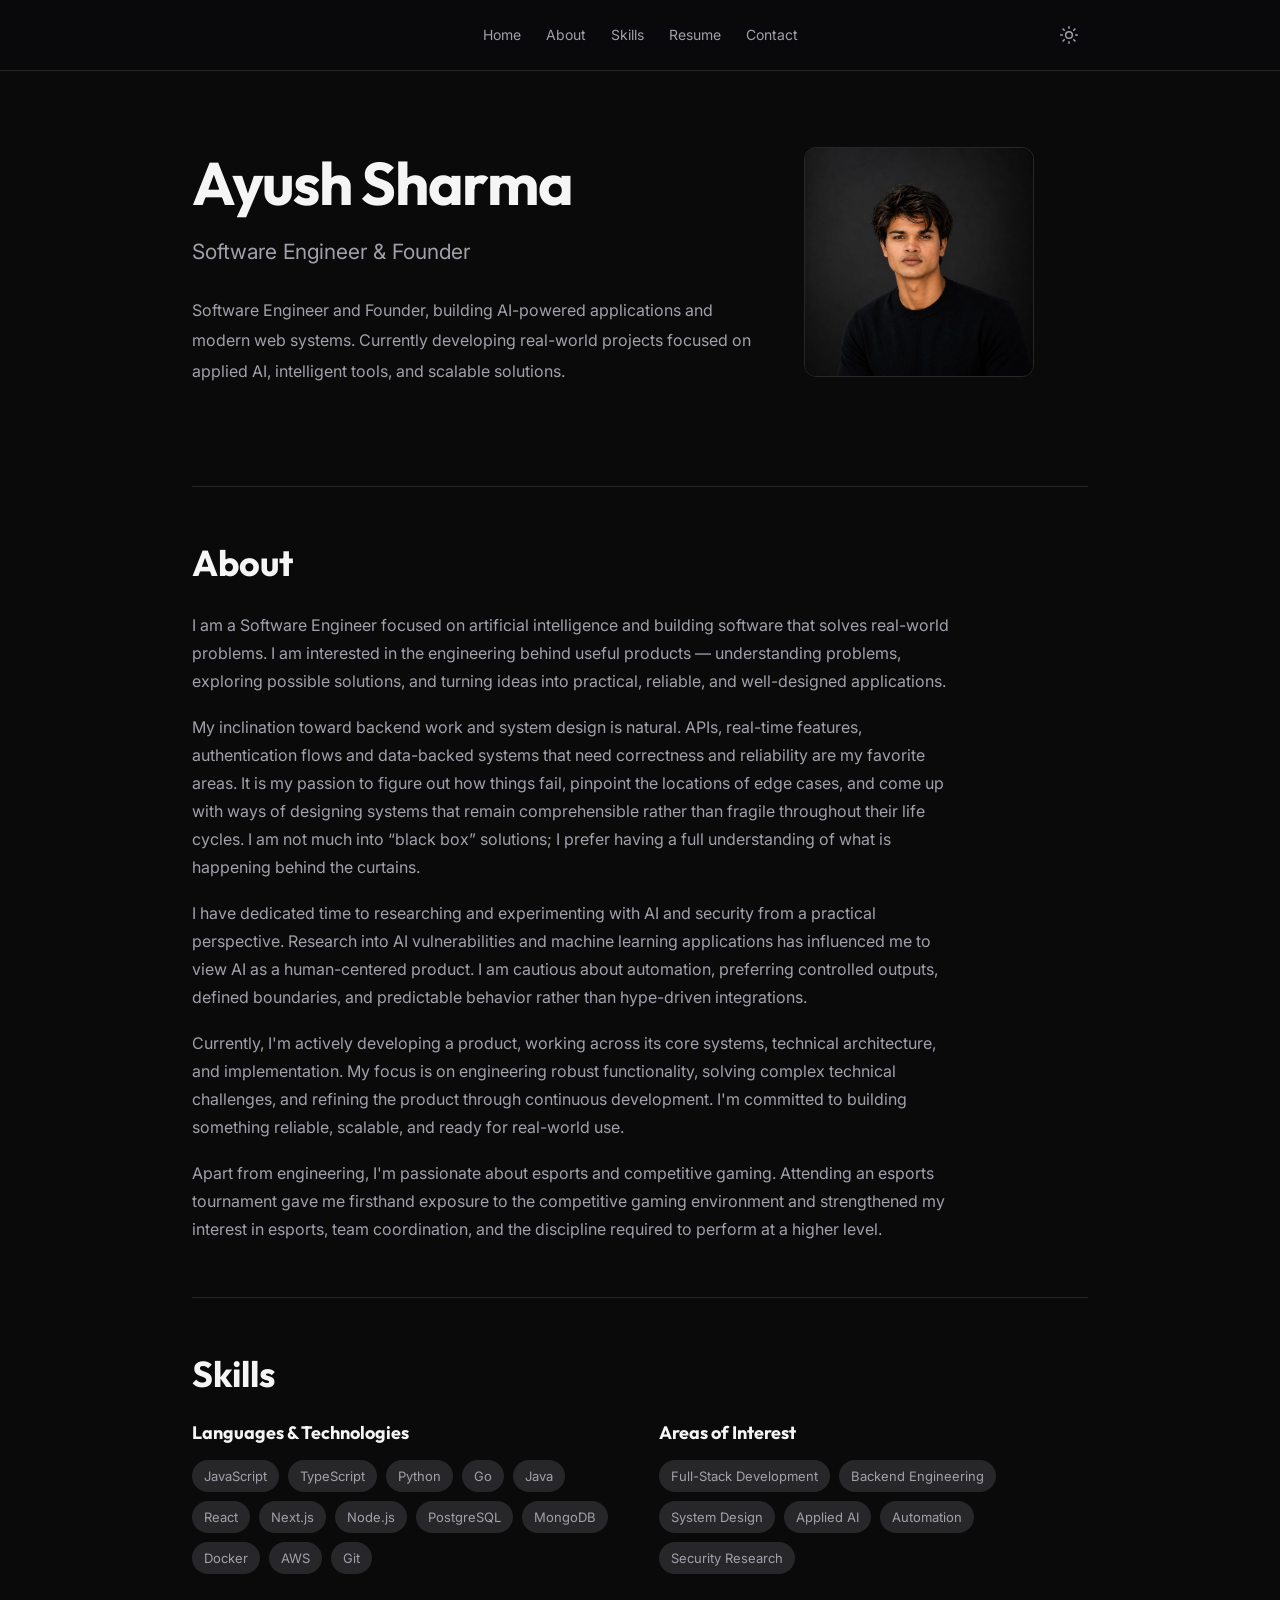
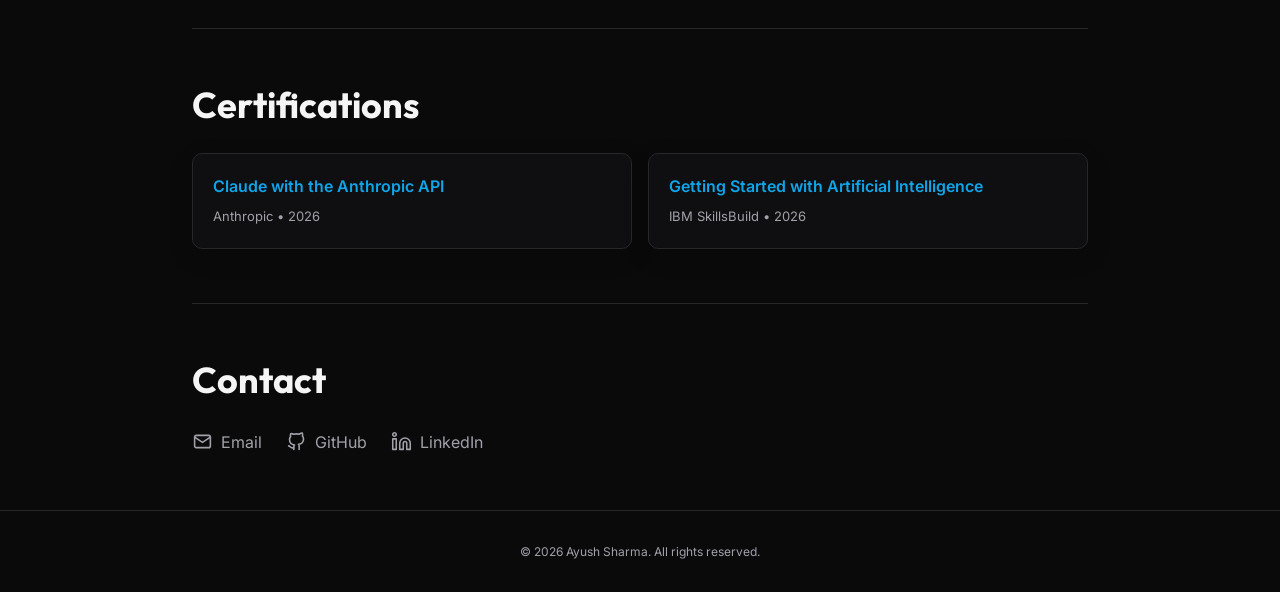
==== static/index.html @ fb280abd "fix: correct static paths and add resume route" ====
<!DOCTYPE html>
<html lang="en" data-theme="dark">
<head>
  <meta charset="UTF-8">
  <meta name="viewport" content="width=device-width, initial-scale=1">
  <title>Ayush Sharma — Software Engineer &amp; Founder</title>
  <meta name="description" content="Ayush Sharma is a software engineer focused on AI, full-stack development, backend systems, and building practical software products.">
  <meta name="author" content="Ayush Sharma">
  <meta name="robots" content="index, follow">
  <link rel="canonical" href="https://ayushsharma.onrender.com">
  <meta property="og:title" content="Ayush Sharma — Software Engineer &amp; Founder">
  <meta property="og:description" content="Software engineer focused on AI, full-stack development, backend systems, and practical software products.">
  <meta property="og:url" content="https://ayushsharma.onrender.com">
  <meta property="og:type" content="website">
  <meta name="twitter:card" content="summary_large_image">
  <link rel="icon" href="/static/ayush.jpeg">
  <link rel="preconnect" href="https://fonts.googleapis.com">
  <link rel="preconnect" href="https://fonts.gstatic.com" crossorigin>
  <link href="https://fonts.googleapis.com/css2?family=Inter:wght@400;500;600;700&family=Outfit:wght@600;700&display=swap" rel="stylesheet">

  <style>
    :root {
      color-scheme: dark;
      --bg: #0a0a0b;
      --surface: #0f0f11;
      --text: #f5f5f5;
      --muted: #a1a1aa;
      --line: #27272a;
      --pill: #27272a;
      --accent: #0ea5e9;
      --nav-bg: rgba(10, 10, 12, 0.82);
      --shadow: rgba(0, 0, 0, 0.15);
    }

    :root[data-theme="light"] {
      color-scheme: light;
      --bg: #ffffff;
      --surface: #ffffff;
      --text: #111113;
      --muted: #62626b;
      --line: #e4e4e7;
      --pill: #f0f0f2;
      --accent: #087fb5;
      --nav-bg: rgba(255, 255, 255, 0.86);
      --shadow: rgba(0, 0, 0, 0.04);
    }

    * {
      box-sizing: border-box;
    }

    html {
      scroll-behavior: smooth;
      scroll-padding-top: 92px;
    }

    body {
      margin: 0;
      background: var(--bg);
      color: var(--text);
      font-family: Inter, system-ui, sans-serif;
      font-size: 16px;
      line-height: 1.75;
      transition: background-color 0.3s ease, color 0.3s ease;
    }

    a {
      color: var(--accent);
      text-decoration: none;
    }

    a:hover {
      opacity: 0.82;
    }

    button {
      font: inherit;
    }

    button:focus-visible,
    a:focus-visible {
      outline: 2px solid var(--accent);
      outline-offset: 4px;
    }

    .site-shell {
      min-height: 100vh;
      display: flex;
      flex-direction: column;
    }

    .container {
      width: min(100% - 48px, 896px);
      margin-inline: auto;
    }

    .navbar {
      position: sticky;
      top: 0;
      z-index: 50;
      background: var(--nav-bg);
      backdrop-filter: blur(12px);
      -webkit-backdrop-filter: blur(12px);
      border-bottom: 1px solid var(--line);
      transition: background-color 0.3s ease, border-color 0.3s ease;
    }

    .nav-inner {
      position: relative;
      width: min(100% - 48px, 896px);
      min-height: 70px;
      margin-inline: auto;
      display: flex;
      align-items: center;
      justify-content: space-between;
      gap: 24px;
    }

    .brand {
      color: var(--text);
      font-family: Outfit, Inter, sans-serif;
      font-size: 20px;
      font-weight: 700;
      white-space: nowrap;
    }

    .nav-actions {
      display: flex;
      align-items: center;
      gap: 12px;
      margin-left: auto;
      position: relative;
      z-index: 2;
    }

    .nav-links {
      position: absolute;
      left: 50%;
      transform: translateX(-50%);
      display: flex;
      align-items: center;
      gap: 25px;
      white-space: nowrap;
    }

    .nav-links a {
      color: var(--muted);
      font-size: 14px;
      transition: color 0.2s ease;
    }

    .nav-links a:hover {
      color: var(--text);
    }

    .icon-button {
      display: inline-flex;
      align-items: center;
      justify-content: center;
      width: 38px;
      height: 38px;
      padding: 8px;
      color: var(--muted);
      background: transparent;
      border: 0;
      border-radius: 8px;
      cursor: pointer;
      transition: color 0.2s ease, background 0.2s ease;
    }

    .icon-button:hover {
      color: var(--text);
      background: var(--pill);
    }

    .icon-button svg {
      display: block;
      width: 20px;
      height: 20px;
      fill: none;
      stroke: currentColor;
      stroke-width: 1.8;
      stroke-linecap: round;
      stroke-linejoin: round;
      flex-shrink: 0;
    }

    .menu-toggle {
      display: none;
    }

    .mobile-nav {
      display: none;
    }

    main {
      flex: 1;
    }

    section {
      scroll-margin-top: 90px;
    }

    .hero {
      display: grid;
      grid-template-columns: minmax(0, 2fr) minmax(180px, 1fr);
      gap: 44px;
      align-items: start;
      padding: 76px 0 84px;
    }

    h1,
    h2,
    h3 {
      font-family: Outfit, Inter, sans-serif;
      line-height: 1.22;
    }

    h1 {
      margin: 0;
      font-size: clamp(40px, 6.5vw, 60px);
      letter-spacing: -1.3px;
      font-weight: 700;
    }

    .role {
      margin: 14px 0 24px;
      color: var(--muted);
      font-size: 21px;
    }

    .hero-copy {
      max-width: 620px;
      color: var(--muted);
      line-height: 1.9;
    }

    .hero-image img {
      display: block;
      width: 100%;
      max-width: 230px;
      aspect-ratio: 1;
      object-fit: cover;
      border-radius: 12px;
      border: 1px solid var(--line);
      background: var(--pill);
    }

    .section {
      padding: 54px 0;
      border-top: 1px solid var(--line);
      transition: border-color 0.3s ease;
    }

    .section-title {
      margin: 0 0 26px;
      font-size: clamp(28px, 4vw, 36px);
    }

    .section-content {
      max-width: 760px;
      color: var(--muted);
    }

    .section-content p {
      margin: 0 0 18px;
    }

    .section-content p:last-child {
      margin-bottom: 0;
    }

    .skills-grid {
      display: grid;
      grid-template-columns: 1fr 1fr;
      gap: 38px;
    }

    .skill-group h3 {
      margin: 0 0 16px;
      font-size: 18px;
    }

    .pills {
      display: flex;
      flex-wrap: wrap;
      gap: 9px;
    }

    .pills span {
      display: inline-block;
      padding: 5px 12px;
      border-radius: 999px;
      background: var(--pill);
      color: var(--muted);
      font-size: 13px;
      line-height: 1.7;
      transition: background-color 0.3s ease, color 0.3s ease;
    }

    .card-grid {
      display: grid;
      grid-template-columns: repeat(2, minmax(0, 1fr));
      gap: 16px;
    }

    .card {
      display: block;
      min-width: 0;
      padding: 20px;
      background: var(--surface);
      border: 1px solid var(--line);
      border-radius: 10px;
      box-shadow: 0 8px 24px var(--shadow);
      transition: border-color 0.2s ease, background-color 0.3s ease, transform 0.2s ease;
    }

    .card:hover {
      border-color: var(--accent);
      transform: translateY(-2px);
    }

    .card-title {
      display: block;
      color: var(--accent);
      font-weight: 600;
      line-height: 1.5;
    }

    .card-meta {
      display: block;
      margin-top: 7px;
      color: var(--muted);
      font-size: 13px;
    }

    .contact-links {
      display: flex;
      gap: 24px;
      align-items: center;
      flex-wrap: wrap;
    }

    .contact-links a {
      display: inline-flex;
      align-items: center;
      gap: 8px;
      color: var(--muted);
    }

    .contact-links a:hover {
      color: var(--accent);
    }

    .contact-links svg {
      width: 21px;
      height: 21px;
      fill: none;
      stroke: currentColor;
      stroke-width: 1.8;
      stroke-linecap: round;
      stroke-linejoin: round;
    }

    .footer {
      margin-top: auto;
      padding: 30px 24px;
      border-top: 1px solid var(--line);
      text-align: center;
    }

    .footer p {
      color: var(--muted);
      font-size: 12px;
      margin: 0;
    }

    @media (max-width: 760px) {
      .container,
      .nav-inner {
        width: min(100% - 36px, 896px);
      }

      .nav-inner {
        min-height: 64px;
      }

      .nav-links {
        display: none;
      }

      .menu-toggle {
        display: inline-flex;
      }

      .mobile-nav {
        display: none;
        padding: 8px 18px 18px;
        background: var(--nav-bg);
        border-top: 1px solid var(--line);
      }

      .mobile-nav.open {
        display: flex;
        flex-direction: column;
      }

      .mobile-nav a {
        padding: 10px 0;
        color: var(--muted);
      }

      .hero {
        grid-template-columns: 1fr;
        gap: 26px;
        padding: 48px 0 56px;
      }

      .hero-image {
        order: -1;
      }

      .hero-image img {
        max-width: 180px;
      }

      .section {
        padding: 42px 0;
      }

      .skills-grid {
        grid-template-columns: 1fr;
        gap: 30px;
      }

      .card-grid {
        grid-template-columns: 1fr;
      }
    }

    @media (prefers-reduced-motion: reduce) {
      *,
      *::before,
      *::after {
        scroll-behavior: auto !important;
        transition-duration: 0.01ms !important;
      }
    }
  </style>
</head>

<body>
  <div class="site-shell">

    <header class="navbar">
      <div class="nav-inner">

        <nav class="nav-links" aria-label="Main navigation">
          <a href="/#home">Home</a>
          <a href="/#about">About</a>
          <a href="/#skills">Skills</a>
          <a href="/resume">Resume</a>
          <a href="/#contact">Contact</a>
        </nav>

        <div class="nav-actions">
          <button
            id="themeToggle"
            class="icon-button"
            type="button"
            aria-label="Switch to light theme"
            title="Switch theme"
          >
            <svg viewBox="0 0 24 24" aria-hidden="true">
              <circle cx="12" cy="12" r="4"></circle>
              <path d="M12 2v2M12 20v2M4.93 4.93l1.41 1.41M17.66 17.66l1.41 1.41M2 12h2M20 12h2M6.34 17.66l-1.41 1.41M19.07 4.93l-1.41 1.41"></path>
            </svg>
          </button>

          <button
            id="menuToggle"
            class="icon-button menu-toggle"
            type="button"
            aria-label="Open menu"
            aria-expanded="false"
          >
            <svg viewBox="0 0 24 24" aria-hidden="true">
              <path d="M4 6h16M4 12h16M4 18h16"></path>
            </svg>
          </button>
        </div>

      </div>

      <nav id="mobileNav" class="mobile-nav" aria-label="Mobile navigation">
        <a href="/#home">Home</a>
        <a href="/#about">About</a>
        <a href="/#skills">Skills</a>
        <a href="/resume">Resume</a>
        <a href="/#contact">Contact</a>
      </nav>
    </header>

    <main class="container">

      <section id="home" class="hero">
        <div>
          <h1>Ayush Sharma</h1>

          <p class="role">Software Engineer &amp; Founder</p>

          <p class="hero-copy">
            Software Engineer and Founder, building AI-powered applications
            and modern web systems. Currently developing real-world projects
            focused on applied AI, intelligent tools, and scalable solutions.
          </p>
        </div>

        <div class="hero-image">
          <img
            src="/static/ayush.jpeg"
            alt="Ayush Sharma"
            width="230"
            height="230"
            fetchpriority="high"
          >
        </div>
      </section>

      <section id="about" class="section">
        <h2 class="section-title">About</h2>

        <div class="section-content">
          <p>
            I am a Software Engineer focused on artificial intelligence and
            building software that solves real-world problems. I am interested
            in the engineering behind useful products — understanding problems,
            exploring possible solutions, and turning ideas into practical,
            reliable, and well-designed applications.
          </p>

          <p>
            My inclination toward backend work and system design is natural.
            APIs, real-time features, authentication flows and data-backed
            systems that need correctness and reliability are my favorite
            areas. It is my passion to figure out how things fail, pinpoint
            the locations of edge cases, and come up with ways of designing
            systems that remain comprehensible rather than fragile throughout
            their life cycles. I am not much into “black box” solutions; I
            prefer having a full understanding of what is happening behind
            the curtains.
          </p>

          <p>
            I have dedicated time to researching and experimenting with AI and
            security from a practical perspective. Research into AI
            vulnerabilities and machine learning applications has influenced
            me to view AI as a human-centered product. I am cautious about
            automation, preferring controlled outputs, defined boundaries,
            and predictable behavior rather than hype-driven integrations.
          </p>

          <p>
            Currently, I'm actively developing a product, working across its
            core systems, technical architecture, and implementation. My focus
            is on engineering robust functionality, solving complex technical
            challenges, and refining the product through continuous
            development. I'm committed to building something reliable,
            scalable, and ready for real-world use.
          </p>

          <p>
            Apart from engineering, I'm passionate about esports and
            competitive gaming. Attending an esports tournament gave me
            firsthand exposure to the competitive gaming environment and
            strengthened my interest in esports, team coordination, and the
            discipline required to perform at a higher level.
          </p>
        </div>
      </section>

      <section id="skills" class="section">
        <h2 class="section-title">Skills</h2>

        <div class="skills-grid">

          <div class="skill-group">
            <h3>Languages &amp; Technologies</h3>

            <div class="pills">
              <span>JavaScript</span>
              <span>TypeScript</span>
              <span>Python</span>
              <span>Go</span>
              <span>Java</span>
              <span>React</span>
              <span>Next.js</span>
              <span>Node.js</span>
              <span>PostgreSQL</span>
              <span>MongoDB</span>
              <span>Docker</span>
              <span>AWS</span>
              <span>Git</span>
            </div>
          </div>

          <div class="skill-group">
            <h3>Areas of Interest</h3>

            <div class="pills">
              <span>Full-Stack Development</span>
              <span>Backend Engineering</span>
              <span>System Design</span>
              <span>Applied AI</span>
              <span>Automation</span>
              <span>Security Research</span>
            </div>
          </div>

        </div>
      </section>

      <section id="certifications" class="section">
        <h2 class="section-title">Certifications</h2>

        <div class="card-grid">

          <a
            class="card"
            href="https://verify.skilljar.com/c/qejtxto64dzr"
            target="_blank"
            rel="noopener noreferrer"
          >
            <span class="card-title">Claude with the Anthropic API</span>
            <span class="card-meta">Anthropic • 2026</span>
          </a>

          <a
            class="card"
            href="https://www.credly.com/badges/496c2dcd-6a9b-4b9a-bc76-558f5fb11370"
            target="_blank"
            rel="noopener noreferrer"
          >
            <span class="card-title">
              Getting Started with Artificial Intelligence
            </span>
            <span class="card-meta">IBM SkillsBuild • 2026</span>
          </a>

        </div>
      </section>

      <section id="contact" class="section">
        <h2 class="section-title">Contact</h2>

        <div class="contact-links">

          <a href="mailto:ayusharma.me@gmail.com" aria-label="Email">
            <svg viewBox="0 0 24 24" aria-hidden="true">
              <rect x="3" y="5" width="18" height="14" rx="2"></rect>
              <path d="m3 7 9 6 9-6"></path>
            </svg>
            Email
          </a>

          <a
            href="https://github.com/ayusharmax"
            target="_blank"
            rel="noopener noreferrer"
            aria-label="GitHub"
          >
            <svg viewBox="0 0 24 24" aria-hidden="true">
              <path d="M9 19c-4 1.5-4-2-6-2m12 4v-3.5a3 3 0 0 0-.8-2.3c2.8-.3 5.8-1.4 5.8-6.2a4.8 4.8 0 0 0-1.3-3.3 4.5 4.5 0 0 0-.1-3.3s-1.1-.3-3.5 1.3a12 12 0 0 0-6.2 0C6.5 2.8 5.4 3.1 5.4 3.1a4.5 4.5 0 0 0-.1 3.3A4.8 4.8 0 0 0 4 9.7c0 4.8 3 5.9 5.8 6.2a3 3 0 0 0-.8 2.3V21"></path>
            </svg>
            GitHub
          </a>

          <a
            href="https://linkedin.com/in/ayusharma13"
            target="_blank"
            rel="noopener noreferrer"
            aria-label="LinkedIn"
          >
            <svg viewBox="0 0 24 24" aria-hidden="true">
              <path d="M16 8a6 6 0 0 1 6 6v7h-4v-7a2 2 0 0 0-4 0v7h-4v-7a6 6 0 0 1 6-6z"></path>
              <rect x="2" y="9" width="4" height="12"></rect>
              <circle cx="4" cy="4" r="2"></circle>
            </svg>
            LinkedIn
          </a>

        </div>
      </section>

    </main>

    <footer class="footer">
      <p>© 2026 Ayush Sharma. All rights reserved.</p>
    </footer>

  </div>

  <script>
    (() => {
      const root = document.documentElement;
      const themeButton = document.getElementById("themeToggle");
      const menuButton = document.getElementById("menuToggle");
      const mobileNav = document.getElementById("mobileNav");

      const sunIcon = `
  <svg viewBox="0 0 24 24" aria-hidden="true">
    <circle cx="12" cy="12" r="4"></circle>
    <path d="M12 2v2"></path>
    <path d="M12 20v2"></path>
    <path d="m4.93 4.93 1.41 1.41"></path>
    <path d="m17.66 17.66 1.41 1.41"></path>
    <path d="M2 12h2"></path>
    <path d="M20 12h2"></path>
    <path d="m6.34 17.66-1.41 1.41"></path>
    <path d="m19.07 4.93-1.41 1.41"></path>
  </svg>
`;

      const moonIcon = `
  <svg viewBox="0 0 24 24" aria-hidden="true">
    <path d="M20.985 12.486a9 9 0 1 1-9.473-9.472c.405-.022.617.463.402.807a6.5 6.5 0 0 0 8.268 8.268c.344-.215.829-.003.803.397Z"></path>
  </svg>
`;

      function setTheme(theme) {
        root.dataset.theme = theme;

        const isDark = theme === "dark";

        if (themeButton) {
          themeButton.innerHTML = isDark ? sunIcon : moonIcon;

          themeButton.setAttribute(
            "aria-label",
            isDark ? "Switch to light theme" : "Switch to dark theme"
          );

          themeButton.title = isDark
            ? "Switch to light theme"
            : "Switch to dark theme";
        }

        try {
          localStorage.setItem("theme", theme);
        } catch (error) {
          // Storage may be unavailable.
        }
      }

      let savedTheme = "dark";

      try {
        savedTheme = localStorage.getItem("theme") || "dark";
      } catch (error) {
        // Keep the default theme.
      }

      setTheme(savedTheme === "light" ? "light" : "dark");

      if (themeButton) {
        themeButton.addEventListener("click", () => {
          const nextTheme =
            root.dataset.theme === "dark" ? "light" : "dark";

          setTheme(nextTheme);
        });
      }

      if (menuButton && mobileNav) {
        menuButton.addEventListener("click", () => {
          const isOpen = mobileNav.classList.toggle("open");

          menuButton.setAttribute("aria-expanded", String(isOpen));

          menuButton.setAttribute(
            "aria-label",
            isOpen ? "Close menu" : "Open menu"
          );

          menuButton.innerHTML = isOpen
            ? `
              <svg viewBox="0 0 24 24" aria-hidden="true">
                <path d="M18 6 6 18M6 6l12 12"></path>
              </svg>
            `
            : `
              <svg viewBox="0 0 24 24" aria-hidden="true">
                <path d="M4 6h16M4 12h16M4 18h16"></path>
              </svg>
            `;
        });

        mobileNav.querySelectorAll("a").forEach(link => {
          link.addEventListener("click", () => {
            mobileNav.classList.remove("open");

            menuButton.setAttribute("aria-expanded", "false");
            menuButton.setAttribute("aria-label", "Open menu");

            menuButton.innerHTML = `
              <svg viewBox="0 0 24 24" aria-hidden="true">
                <path d="M4 6h16M4 12h16M4 18h16"></path>
              </svg>
            `;
          });
        });
      }

      // Scroll to the correct section when opening /#section.
      function scrollToHash() {
        if (!window.location.hash) {
          return;
        }

        const id = decodeURIComponent(
          window.location.hash.slice(1)
        );

        const target = document.getElementById(id);

        if (!target) {
          return;
        }

        if (
          window.matchMedia(
            "(prefers-reduced-motion: reduce)"
          ).matches
        ) {
          target.scrollIntoView();
        } else {
          target.scrollIntoView({
            behavior: "smooth",
            block: "start"
          });
        }
      }

      if (document.readyState === "complete") {
        requestAnimationFrame(scrollToHash);
      } else {
        window.addEventListener(
          "load",
          () => requestAnimationFrame(scrollToHash),
          { once: true }
        );
      }
    })();
  </script>
</body>
</html>
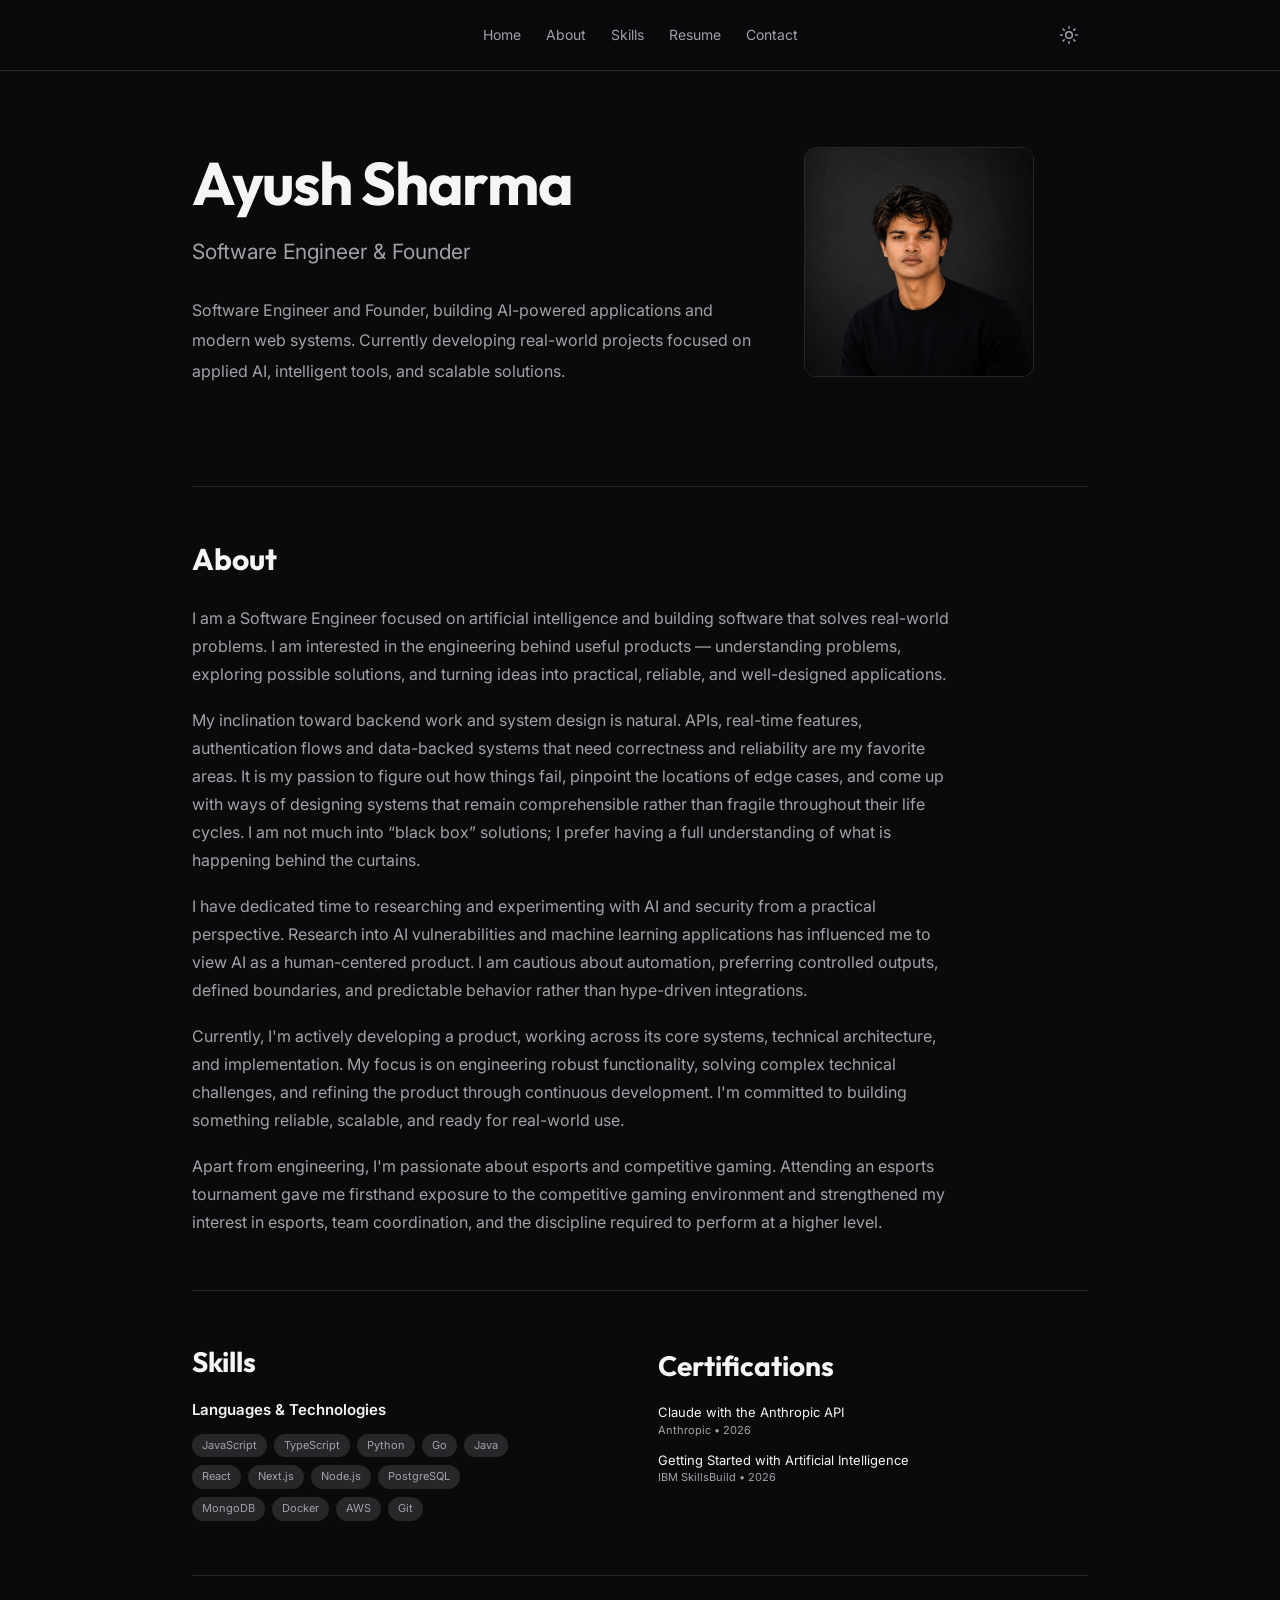
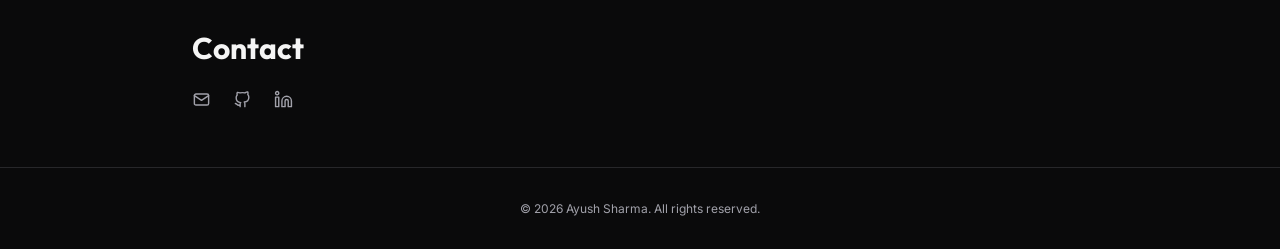
==== commit efd0da80: "feat: update resume and index pages - update resume.html (title, styles, and links) - update index.h" ====
--- a/static/index.html
+++ b/static/index.html
@@ -1,19 +1,25 @@
+
 <!DOCTYPE html>
 <html lang="en" data-theme="dark">
 <head>
   <meta charset="UTF-8">
   <meta name="viewport" content="width=device-width, initial-scale=1">
-  <title>Ayush Sharma — Software Engineer &amp; Founder</title>
+
+  <title>Ayush Sharma - Software Engineer &amp; Founder | AI Researcher & Developer</title>
+
   <meta name="description" content="Ayush Sharma is a software engineer focused on AI, full-stack development, backend systems, and building practical software products.">
   <meta name="author" content="Ayush Sharma">
   <meta name="robots" content="index, follow">
+
   <link rel="canonical" href="https://ayushsharma.onrender.com">
+  <link rel="icon" href="ayush.jpeg">
+
   <meta property="og:title" content="Ayush Sharma — Software Engineer &amp; Founder">
   <meta property="og:description" content="Software engineer focused on AI, full-stack development, backend systems, and practical software products.">
   <meta property="og:url" content="https://ayushsharma.onrender.com">
   <meta property="og:type" content="website">
   <meta name="twitter:card" content="summary_large_image">
-  <link rel="icon" href="/static/ayush.jpeg">
+
   <link rel="preconnect" href="https://fonts.googleapis.com">
   <link rel="preconnect" href="https://fonts.gstatic.com" crossorigin>
   <link href="https://fonts.googleapis.com/css2?family=Inter:wght@400;500;600;700&family=Outfit:wght@600;700&display=swap" rel="stylesheet">
@@ -29,7 +35,6 @@
       --pill: #27272a;
       --accent: #0ea5e9;
       --nav-bg: rgba(10, 10, 12, 0.82);
-      --shadow: rgba(0, 0, 0, 0.15);
     }
 
     :root[data-theme="light"] {
@@ -42,7 +47,6 @@
       --pill: #f0f0f2;
       --accent: #087fb5;
       --nav-bg: rgba(255, 255, 255, 0.86);
-      --shadow: rgba(0, 0, 0, 0.04);
     }
 
     * {
@@ -93,6 +97,8 @@
       width: min(100% - 48px, 896px);
       margin-inline: auto;
     }
+
+    /* NAVIGATION */
 
     .navbar {
       position: sticky;
@@ -151,6 +157,7 @@
 
     .nav-links a:hover {
       color: var(--text);
+      opacity: 1;
     }
 
     .icon-button {
@@ -165,7 +172,7 @@
       border: 0;
       border-radius: 8px;
       cursor: pointer;
-      transition: color 0.2s ease, background 0.2s ease;
+      transition: color 0.2s ease, background-color 0.2s ease;
     }
 
     .icon-button:hover {
@@ -185,10 +192,7 @@
       flex-shrink: 0;
     }
 
-    .menu-toggle {
-      display: none;
-    }
-
+    .menu-toggle,
     .mobile-nav {
       display: none;
     }
@@ -200,6 +204,8 @@
     section {
       scroll-margin-top: 90px;
     }
+
+    /* HOME */
 
     .hero {
       display: grid;
@@ -246,6 +252,8 @@
       background: var(--pill);
     }
 
+    /* GENERAL SECTIONS */
+
     .section {
       padding: 54px 0;
       border-top: 1px solid var(--line);
@@ -254,7 +262,8 @@
 
     .section-title {
       margin: 0 0 26px;
-      font-size: clamp(28px, 4vw, 36px);
+      font-size: 30px;
+      font-weight: 700;
     }
 
     .section-content {
@@ -270,73 +279,121 @@
       margin-bottom: 0;
     }
 
-    .skills-grid {
+    /* SKILLS AND CERTIFICATIONS */
+
+    .skills-cert-grid {
       display: grid;
-      grid-template-columns: 1fr 1fr;
-      gap: 38px;
+      grid-template-columns: minmax(0, 1fr) minmax(0, 1fr);
+      gap: 36px;
+      align-items: start;
+    }
+
+    .skills-column > .section-title,
+    .certifications-column > .section-title {
+      margin: 0 0 20px;
+      font-size: 28px;
+      line-height: 1.22;
+      font-weight: 700;
+    }
+
+    /* LANGUAGES AND TECHNOLOGIES */
+
+    .skills-column h4 {
+      margin: 0 0 14px;
+      font-family: Inter, system-ui, sans-serif;
+      font-size: 15px;
+      line-height: 1.4;
+      font-weight: 600;
+      color: var(--text);
+    }
+
+    .skill-groups {
+      display: flex;
+      flex-direction: column;
+      gap: 8px;
+    }
+
+    .skill-group {
+      margin: 0;
+      padding: 0;
     }
 
     .skill-group h3 {
-      margin: 0 0 16px;
-      font-size: 18px;
+      display: none;
     }
 
     .pills {
       display: flex;
       flex-wrap: wrap;
-      gap: 9px;
+      gap: 7px;
     }
 
     .pills span {
       display: inline-block;
-      padding: 5px 12px;
+      padding: 3px 10px;
       border-radius: 999px;
       background: var(--pill);
       color: var(--muted);
+      font-size: 11px;
+      line-height: 1.6;
+      white-space: nowrap;
+      transition: background-color 0.3s ease, color 0.3s ease;
+    }
+
+    /* CERTIFICATIONS: SLIGHTLY LOWER FOR BETTER ALIGNMENT */
+
+    .certifications-column {
+      padding-top: 4px;
+    }
+
+    .certification-list {
+      display: flex;
+      flex-direction: column;
+      gap: 12px;
+    }
+
+    .certification-item {
+      display: block;
+      color: var(--text);
       font-size: 13px;
-      line-height: 1.7;
-      transition: background-color 0.3s ease, color 0.3s ease;
-    }
-
-    .card-grid {
-      display: grid;
-      grid-template-columns: repeat(2, minmax(0, 1fr));
-      gap: 16px;
-    }
-
-    .card {
+      line-height: 1.45;
+      font-weight: 400;
+      text-decoration: none;
+      overflow-wrap: anywhere;
+    }
+
+    .certification-item:visited,
+    .certification-item:hover,
+    .certification-item:active {
+      color: var(--text);
+      opacity: 1;
+      text-decoration: none;
+    }
+
+    .certification-meta {
       display: block;
-      min-width: 0;
-      padding: 20px;
-      background: var(--surface);
-      border: 1px solid var(--line);
-      border-radius: 10px;
-      box-shadow: 0 8px 24px var(--shadow);
-      transition: border-color 0.2s ease, background-color 0.3s ease, transform 0.2s ease;
-    }
-
-    .card:hover {
-      border-color: var(--accent);
-      transform: translateY(-2px);
-    }
-
-    .card-title {
-      display: block;
-      color: var(--accent);
-      font-weight: 600;
-      line-height: 1.5;
-    }
-
-    .card-meta {
-      display: block;
-      margin-top: 7px;
+      margin-top: 1px;
       color: var(--muted);
-      font-size: 13px;
+      font-size: 11px;
+      line-height: 1.45;
+      font-weight: 400;
+    }
+
+    /* CONTACT */
+
+    .contact-section {
+      padding-top: 54px;
+      padding-bottom: 58px;
+    }
+
+    .contact-section .section-title {
+      margin-bottom: 24px;
+      font-size: 30px;
     }
 
     .contact-links {
       display: flex;
-      gap: 24px;
+      gap: 22px;
       align-items: center;
       flex-wrap: wrap;
     }
@@ -344,17 +401,20 @@
     .contact-links a {
       display: inline-flex;
       align-items: center;
-      gap: 8px;
+      justify-content: center;
       color: var(--muted);
+      font-size: 0;
+      line-height: 1;
     }
 
     .contact-links a:hover {
-      color: var(--accent);
+      color: var(--text);
+      opacity: 1;
     }
 
     .contact-links svg {
-      width: 21px;
-      height: 21px;
+      width: 19px;
+      height: 19px;
       fill: none;
       stroke: currentColor;
       stroke-width: 1.8;
@@ -362,6 +422,8 @@
       stroke-linejoin: round;
     }
 
+    /* FOOTER */
+
     .footer {
       margin-top: auto;
       padding: 30px 24px;
@@ -375,6 +437,8 @@
       margin: 0;
     }
 
+    /* MOBILE */
+
     @media (max-width: 760px) {
       .container,
       .nav-inner {
@@ -408,6 +472,7 @@
       .mobile-nav a {
         padding: 10px 0;
         color: var(--muted);
+        font-size: 14px;
       }
 
       .hero {
@@ -428,13 +493,32 @@
         padding: 42px 0;
       }
 
-      .skills-grid {
+      .skills-cert-grid {
         grid-template-columns: 1fr;
-        gap: 30px;
-      }
-
-      .card-grid {
-        grid-template-columns: 1fr;
+        gap: 34px;
+      }
+
+      .skills-column > .section-title,
+      .certifications-column > .section-title {
+        margin-bottom: 20px;
+        font-size: 28px;
+      }
+
+      .certifications-column {
+        padding-top: 0;
+      }
+
+      .skills-column h4 {
+        margin-bottom: 14px;
+      }
+
+      .skill-groups {
+        gap: 8px;
+      }
+
+      .contact-section {
+        padding-top: 42px;
+        padding-bottom: 48px;
       }
     }
 
@@ -452,18 +536,23 @@
 <body>
   <div class="site-shell">
 
+    <!-- NAVIGATION -->
+
     <header class="navbar">
       <div class="nav-inner">
 
+        
+
         <nav class="nav-links" aria-label="Main navigation">
-          <a href="/#home">Home</a>
-          <a href="/#about">About</a>
-          <a href="/#skills">Skills</a>
-          <a href="/resume">Resume</a>
-          <a href="/#contact">Contact</a>
+          <a href="#home">Home</a>
+          <a href="#about">About</a>
+          <a href="#skills">Skills</a>
+          <a href="resume.html">Resume</a>
+          <a href="#contact">Contact</a>
         </nav>
 
         <div class="nav-actions">
+
           <button
             id="themeToggle"
             class="icon-button"
@@ -488,20 +577,22 @@
               <path d="M4 6h16M4 12h16M4 18h16"></path>
             </svg>
           </button>
+
         </div>
-
       </div>
 
       <nav id="mobileNav" class="mobile-nav" aria-label="Mobile navigation">
-        <a href="/#home">Home</a>
-        <a href="/#about">About</a>
-        <a href="/#skills">Skills</a>
-        <a href="/resume">Resume</a>
-        <a href="/#contact">Contact</a>
+        <a href="#home">Home</a>
+        <a href="#about">About</a>
+        <a href="#skills">Skills</a>
+        <a href="resume.html">Resume</a>
+        <a href="#contact">Contact</a>
       </nav>
     </header>
 
     <main class="container">
+
+      <!-- HOME -->
 
       <section id="home" class="hero">
         <div>
@@ -518,7 +609,7 @@
 
         <div class="hero-image">
           <img
-            src="/static/ayush.jpeg"
+            src="ayush.jpeg"
             alt="Ayush Sharma"
             width="230"
             height="230"
@@ -527,10 +618,13 @@
         </div>
       </section>
 
+      <!-- ABOUT -->
+
       <section id="about" class="section">
         <h2 class="section-title">About</h2>
 
         <div class="section-content">
+
           <p>
             I am a Software Engineer focused on artificial intelligence and
             building software that solves real-world problems. I am interested
@@ -576,98 +670,125 @@
             strengthened my interest in esports, team coordination, and the
             discipline required to perform at a higher level.
           </p>
+
         </div>
       </section>
 
+      <!-- SKILLS AND CERTIFICATIONS -->
+
       <section id="skills" class="section">
-        <h2 class="section-title">Skills</h2>
-
-        <div class="skills-grid">
-
-          <div class="skill-group">
-            <h3>Languages &amp; Technologies</h3>
-
-            <div class="pills">
-              <span>JavaScript</span>
-              <span>TypeScript</span>
-              <span>Python</span>
-              <span>Go</span>
-              <span>Java</span>
-              <span>React</span>
-              <span>Next.js</span>
-              <span>Node.js</span>
-              <span>PostgreSQL</span>
-              <span>MongoDB</span>
-              <span>Docker</span>
-              <span>AWS</span>
-              <span>Git</span>
+
+        <div class="skills-cert-grid">
+
+          <!-- SKILLS -->
+
+          <div class="skills-column">
+            <h2 class="section-title">Skills</h2>
+            <h4>Languages &amp; Technologies</h4>
+
+            <div class="skill-groups">
+
+              <div class="skill-group">
+                <div class="pills">
+                  <span>JavaScript</span>
+                  <span>TypeScript</span>
+                  <span>Python</span>
+                  <span>Go</span>
+                  <span>Java</span>
+                </div>
+              </div>
+
+              <div class="skill-group">
+                <div class="pills">
+                  <span>React</span>
+                  <span>Next.js</span>
+                  <span>Node.js</span>
+                  <span>PostgreSQL</span>
+                </div>
+              </div>
+
+              <div class="skill-group">
+                <div class="pills">
+                  <span>MongoDB</span>
+                  <span>Docker</span>
+                  <span>AWS</span>
+                  <span>Git</span>
+                </div>
+              </div>
+
             </div>
           </div>
 
-          <div class="skill-group">
-            <h3>Areas of Interest</h3>
-
-            <div class="pills">
-              <span>Full-Stack Development</span>
-              <span>Backend Engineering</span>
-              <span>System Design</span>
-              <span>Applied AI</span>
-              <span>Automation</span>
-              <span>Security Research</span>
+          <!-- CERTIFICATIONS -->
+
+          <div class="certifications-column" id="certifications">
+            <h2 class="section-title">Certifications</h2>
+
+            <div class="certification-list">
+
+              <a
+                class="certification-item"
+                href="https://verify.skilljar.com/c/qejtxto64dzr"
+                target="_blank"
+                rel="noopener noreferrer"
+              >
+                Claude with the Anthropic API
+                <span class="certification-meta">
+                  Anthropic • 2026
+                </span>
+              </a>
+
+              <a
+                class="certification-item"
+                href="https://www.credly.com/badges/496c2dcd-6a9b-4b9a-bc76-558f5fb11370"
+                target="_blank"
+                rel="noopener noreferrer"
+              >
+                Getting Started with Artificial Intelligence
+                <span class="certification-meta">
+                  IBM SkillsBuild • 2026
+                </span>
+              </a>
+
             </div>
           </div>
 
         </div>
       </section>
 
-      <section id="certifications" class="section">
-        <h2 class="section-title">Certifications</h2>
-
-        <div class="card-grid">
-
-          <a
-            class="card"
-            href="https://verify.skilljar.com/c/qejtxto64dzr"
-            target="_blank"
-            rel="noopener noreferrer"
-          >
-            <span class="card-title">Claude with the Anthropic API</span>
-            <span class="card-meta">Anthropic • 2026</span>
-          </a>
-
-          <a
-            class="card"
-            href="https://www.credly.com/badges/496c2dcd-6a9b-4b9a-bc76-558f5fb11370"
-            target="_blank"
-            rel="noopener noreferrer"
-          >
-            <span class="card-title">
-              Getting Started with Artificial Intelligence
-            </span>
-            <span class="card-meta">IBM SkillsBuild • 2026</span>
-          </a>
-
-        </div>
-      </section>
-
-      <section id="contact" class="section">
+      <!-- CONTACT -->
+
+      <section id="contact" class="section contact-section">
+
         <h2 class="section-title">Contact</h2>
 
         <div class="contact-links">
 
-          <a href="mailto:ayusharma.me@gmail.com" aria-label="Email">
-            <svg viewBox="0 0 24 24" aria-hidden="true">
-              <rect x="3" y="5" width="18" height="14" rx="2"></rect>
-              <path d="m3 7 9 6 9-6"></path>
-            </svg>
-            Email
-          </a>
+          
+
+
+<a
+  href="https://mail.google.com/mail/?view=cm&to=ayusharma.me@gmail.com"
+  target="_blank"
+  rel="noopener noreferrer"
+  title="Email"
+  aria-label="Email"
+
+>
+  <svg viewBox="0 0 24 24" aria-hidden="true">
+    <rect x="3" y="5" width="18" height="14" rx="2"></rect>
+    <path d="m3 7 9 6 9-6"></path>
+  </svg>
+  Email
+</a>
+
 
           <a
             href="https://github.com/ayusharmax"
             target="_blank"
             rel="noopener noreferrer"
             aria-label="GitHub"
+            title="GitHub"
           >
             <svg viewBox="0 0 24 24" aria-hidden="true">
               <path d="M9 19c-4 1.5-4-2-6-2m12 4v-3.5a3 3 0 0 0-.8-2.3c2.8-.3 5.8-1.4 5.8-6.2a4.8 4.8 0 0 0-1.3-3.3 4.5 4.5 0 0 0-.1-3.3s-1.1-.3-3.5 1.3a12 12 0 0 0-6.2 0C6.5 2.8 5.4 3.1 5.4 3.1a4.5 4.5 0 0 0-.1 3.3A4.8 4.8 0 0 0 4 9.7c0 4.8 3 5.9 5.8 6.2a3 3 0 0 0-.8 2.3V21"></path>
@@ -680,6 +801,7 @@
             target="_blank"
             rel="noopener noreferrer"
             aria-label="LinkedIn"
+            title="LinkedIn"
           >
             <svg viewBox="0 0 24 24" aria-hidden="true">
               <path d="M16 8a6 6 0 0 1 6 6v7h-4v-7a2 2 0 0 0-4 0v7h-4v-7a6 6 0 0 1 6-6z"></path>
@@ -694,11 +816,15 @@
 
     </main>
 
+    <!-- FOOTER -->
+
     <footer class="footer">
       <p>© 2026 Ayush Sharma. All rights reserved.</p>
     </footer>
 
   </div>
+
+  <!-- THEME AND MOBILE NAVIGATION -->
 
   <script>
     (() => {
@@ -708,24 +834,29 @@
       const mobileNav = document.getElementById("mobileNav");
 
       const sunIcon = `
-  <svg viewBox="0 0 24 24" aria-hidden="true">
-    <circle cx="12" cy="12" r="4"></circle>
-    <path d="M12 2v2"></path>
-    <path d="M12 20v2"></path>
-    <path d="m4.93 4.93 1.41 1.41"></path>
-    <path d="m17.66 17.66 1.41 1.41"></path>
-    <path d="M2 12h2"></path>
-    <path d="M20 12h2"></path>
-    <path d="m6.34 17.66-1.41 1.41"></path>
-    <path d="m19.07 4.93-1.41 1.41"></path>
-  </svg>
-`;
+        <svg viewBox="0 0 24 24" aria-hidden="true">
+          <circle cx="12" cy="12" r="4"></circle>
+          <path d="M12 2v2M12 20v2M4.93 4.93l1.41 1.41M17.66 17.66l1.41 1.41M2 12h2M20 12h2M6.34 17.66l-1.41 1.41M19.07 4.93l-1.41 1.41"></path>
+        </svg>
+      `;
 
       const moonIcon = `
-  <svg viewBox="0 0 24 24" aria-hidden="true">
-    <path d="M20.985 12.486a9 9 0 1 1-9.473-9.472c.405-.022.617.463.402.807a6.5 6.5 0 0 0 8.268 8.268c.344-.215.829-.003.803.397Z"></path>
-  </svg>
-`;
+        <svg viewBox="0 0 24 24" aria-hidden="true">
+          <path d="M20.985 12.486a9 9 0 1 1-9.473-9.472c.405-.022.617.463.402.807a6.5 6.5 0 0 0 8.268 8.268c.344-.215.829-.003.803.397Z"></path>
+        </svg>
+      `;
+
+      const menuIcon = `
+        <svg viewBox="0 0 24 24" aria-hidden="true">
+          <path d="M4 6h16M4 12h16M4 18h16"></path>
+        </svg>
+      `;
+
+      const closeIcon = `
+        <svg viewBox="0 0 24 24" aria-hidden="true">
+          <path d="M18 6 6 18M6 6l12 12"></path>
+        </svg>
+      `;
 
       function setTheme(theme) {
         root.dataset.theme = theme;
@@ -748,7 +879,7 @@
         try {
           localStorage.setItem("theme", theme);
         } catch (error) {
-          // Storage may be unavailable.
+          // Continue even if local storage is unavailable.
         }
       }
 
@@ -757,7 +888,7 @@
       try {
         savedTheme = localStorage.getItem("theme") || "dark";
       } catch (error) {
-        // Keep the default theme.
+        // Dark theme is the default.
       }
 
       setTheme(savedTheme === "light" ? "light" : "dark");
@@ -782,17 +913,7 @@
             isOpen ? "Close menu" : "Open menu"
           );
 
-          menuButton.innerHTML = isOpen
-            ? `
-              <svg viewBox="0 0 24 24" aria-hidden="true">
-                <path d="M18 6 6 18M6 6l12 12"></path>
-              </svg>
-            `
-            : `
-              <svg viewBox="0 0 24 24" aria-hidden="true">
-                <path d="M4 6h16M4 12h16M4 18h16"></path>
-              </svg>
-            `;
+          menuButton.innerHTML = isOpen ? closeIcon : menuIcon;
         });
 
         mobileNav.querySelectorAll("a").forEach(link => {
@@ -801,17 +922,11 @@
 
             menuButton.setAttribute("aria-expanded", "false");
             menuButton.setAttribute("aria-label", "Open menu");
-
-            menuButton.innerHTML = `
-              <svg viewBox="0 0 24 24" aria-hidden="true">
-                <path d="M4 6h16M4 12h16M4 18h16"></path>
-              </svg>
-            `;
+            menuButton.innerHTML = menuIcon;
           });
         });
       }
 
-      // Scroll to the correct section when opening /#section.
       function scrollToHash() {
         if (!window.location.hash) {
           return;
@@ -827,18 +942,12 @@
           return;
         }
 
-        if (
-          window.matchMedia(
+        target.scrollIntoView({
+          behavior: window.matchMedia(
             "(prefers-reduced-motion: reduce)"
-          ).matches
-        ) {
-          target.scrollIntoView();
-        } else {
-          target.scrollIntoView({
-            behavior: "smooth",
-            block: "start"
-          });
-        }
+          ).matches ? "auto" : "smooth",
+          block: "start"
+        });
       }
 
       if (document.readyState === "complete") {
@@ -852,5 +961,6 @@
       }
     })();
   </script>
+
 </body>
-</html>+</html>
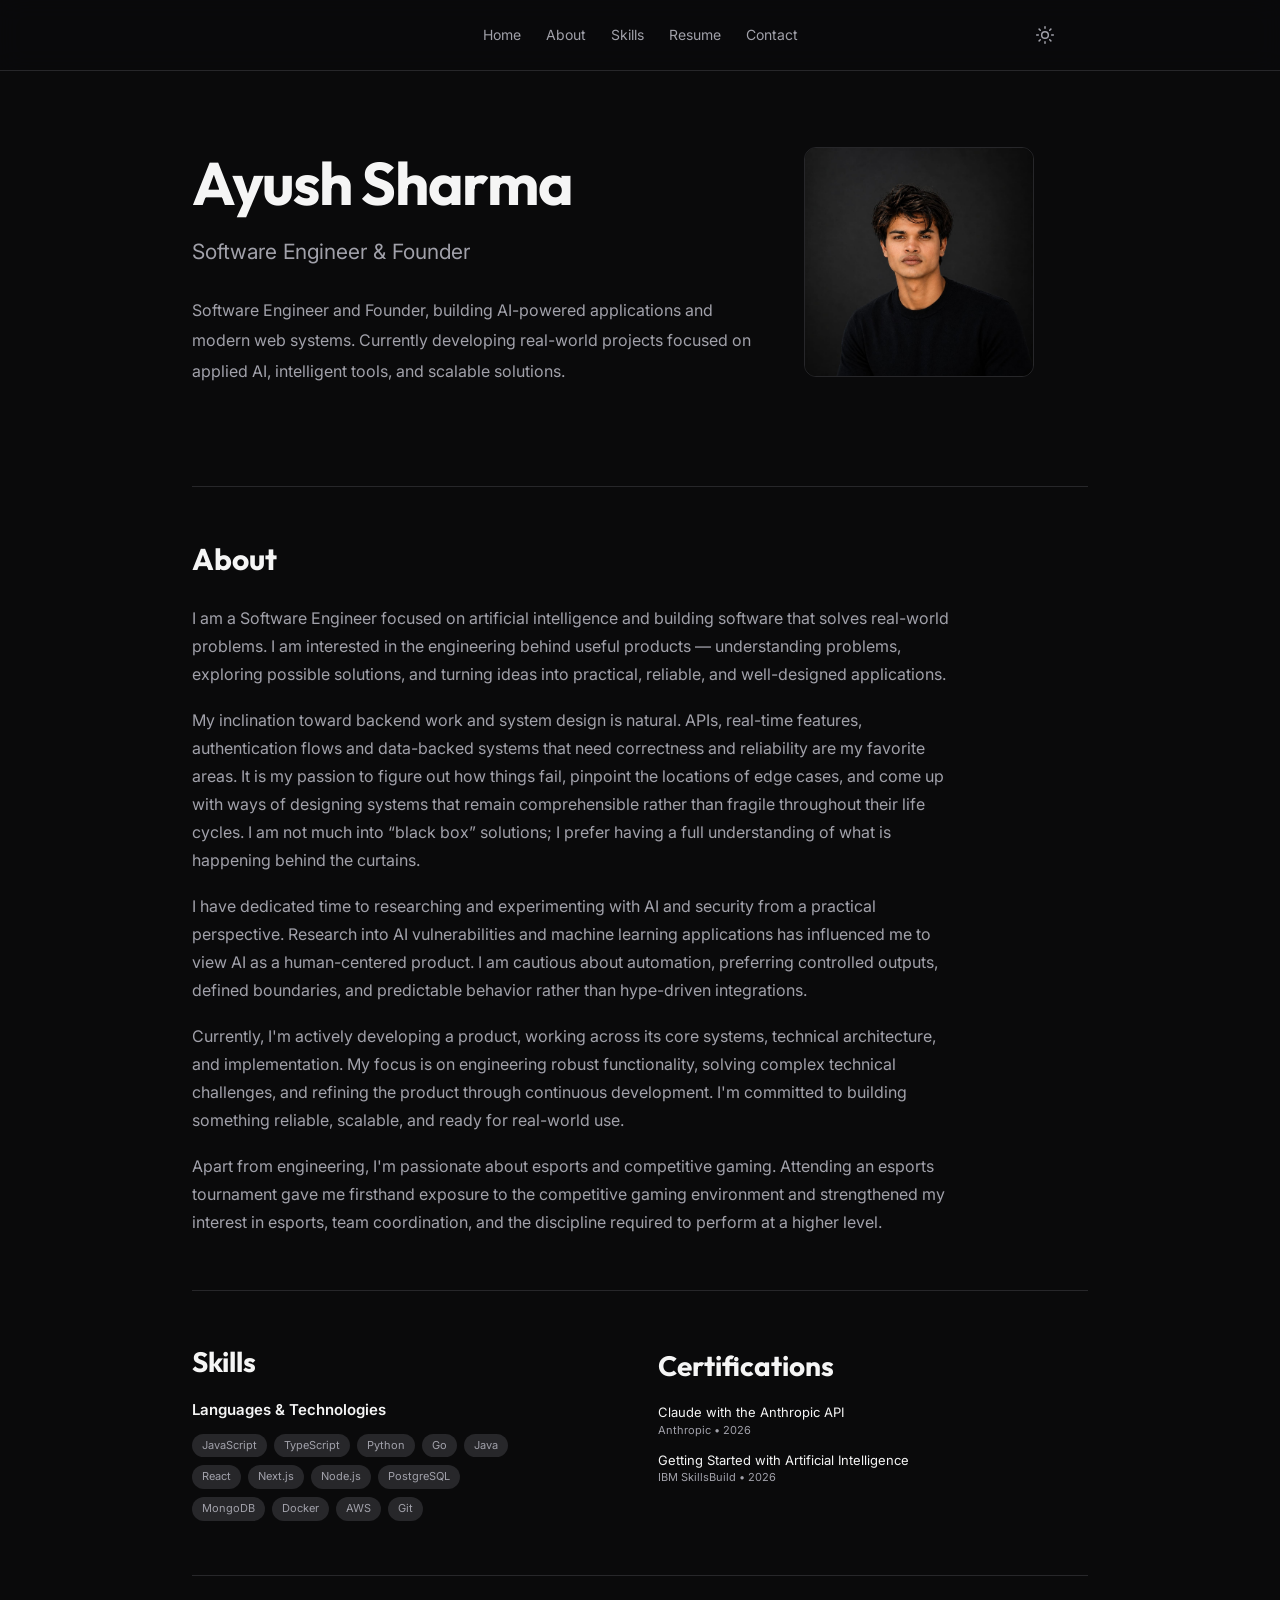
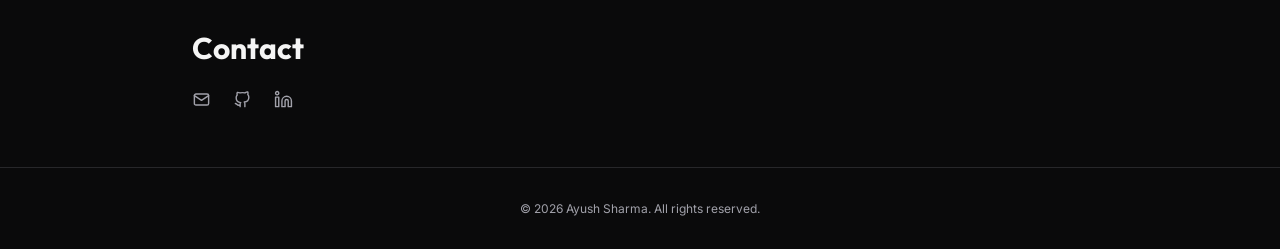
==== commit 84817392: "Adjust theme toggle position" ====
--- a/static/index.html
+++ b/static/index.html
@@ -4,7 +4,8 @@
 <head>
   <meta charset="UTF-8">
   <meta name="viewport" content="width=device-width, initial-scale=1">
-
+  <meta name="google-site-verification" content="Hxu9A2tDLHQO7ShY0NNw7ZCrBSUEsT-PbIuFdAAj6Pg" />
+  
   <title>Ayush Sharma - Software Engineer &amp; Founder | AI Researcher & Developer</title>
 
   <meta name="description" content="Ayush Sharma is a software engineer focused on AI, full-stack development, backend systems, and building practical software products.">
@@ -12,7 +13,7 @@
   <meta name="robots" content="index, follow">
 
   <link rel="canonical" href="https://ayushsharma.onrender.com">
-  <link rel="icon" href="ayush.jpeg">
+  <link rel="icon" href="/static/ayush.jpeg">
 
   <meta property="og:title" content="Ayush Sharma — Software Engineer &amp; Founder">
   <meta property="og:description" content="Software engineer focused on AI, full-stack development, backend systems, and practical software products.">
@@ -180,6 +181,10 @@
       background: var(--pill);
     }
 
+
+
+
+
     .icon-button svg {
       display: block;
       width: 20px;
@@ -530,6 +535,14 @@
         transition-duration: 0.01ms !important;
       }
     }
+
+    
+/* Move only the day/night toggle slightly left */
+#themeToggle {
+  position: relative;
+  left: -24px;
+}
+
   </style>
 </head>
 
@@ -609,7 +622,7 @@
 
         <div class="hero-image">
           <img
-            src="ayush.jpeg"
+            src="/static/ayush.jpeg"
             alt="Ayush Sharma"
             width="230"
             height="230"
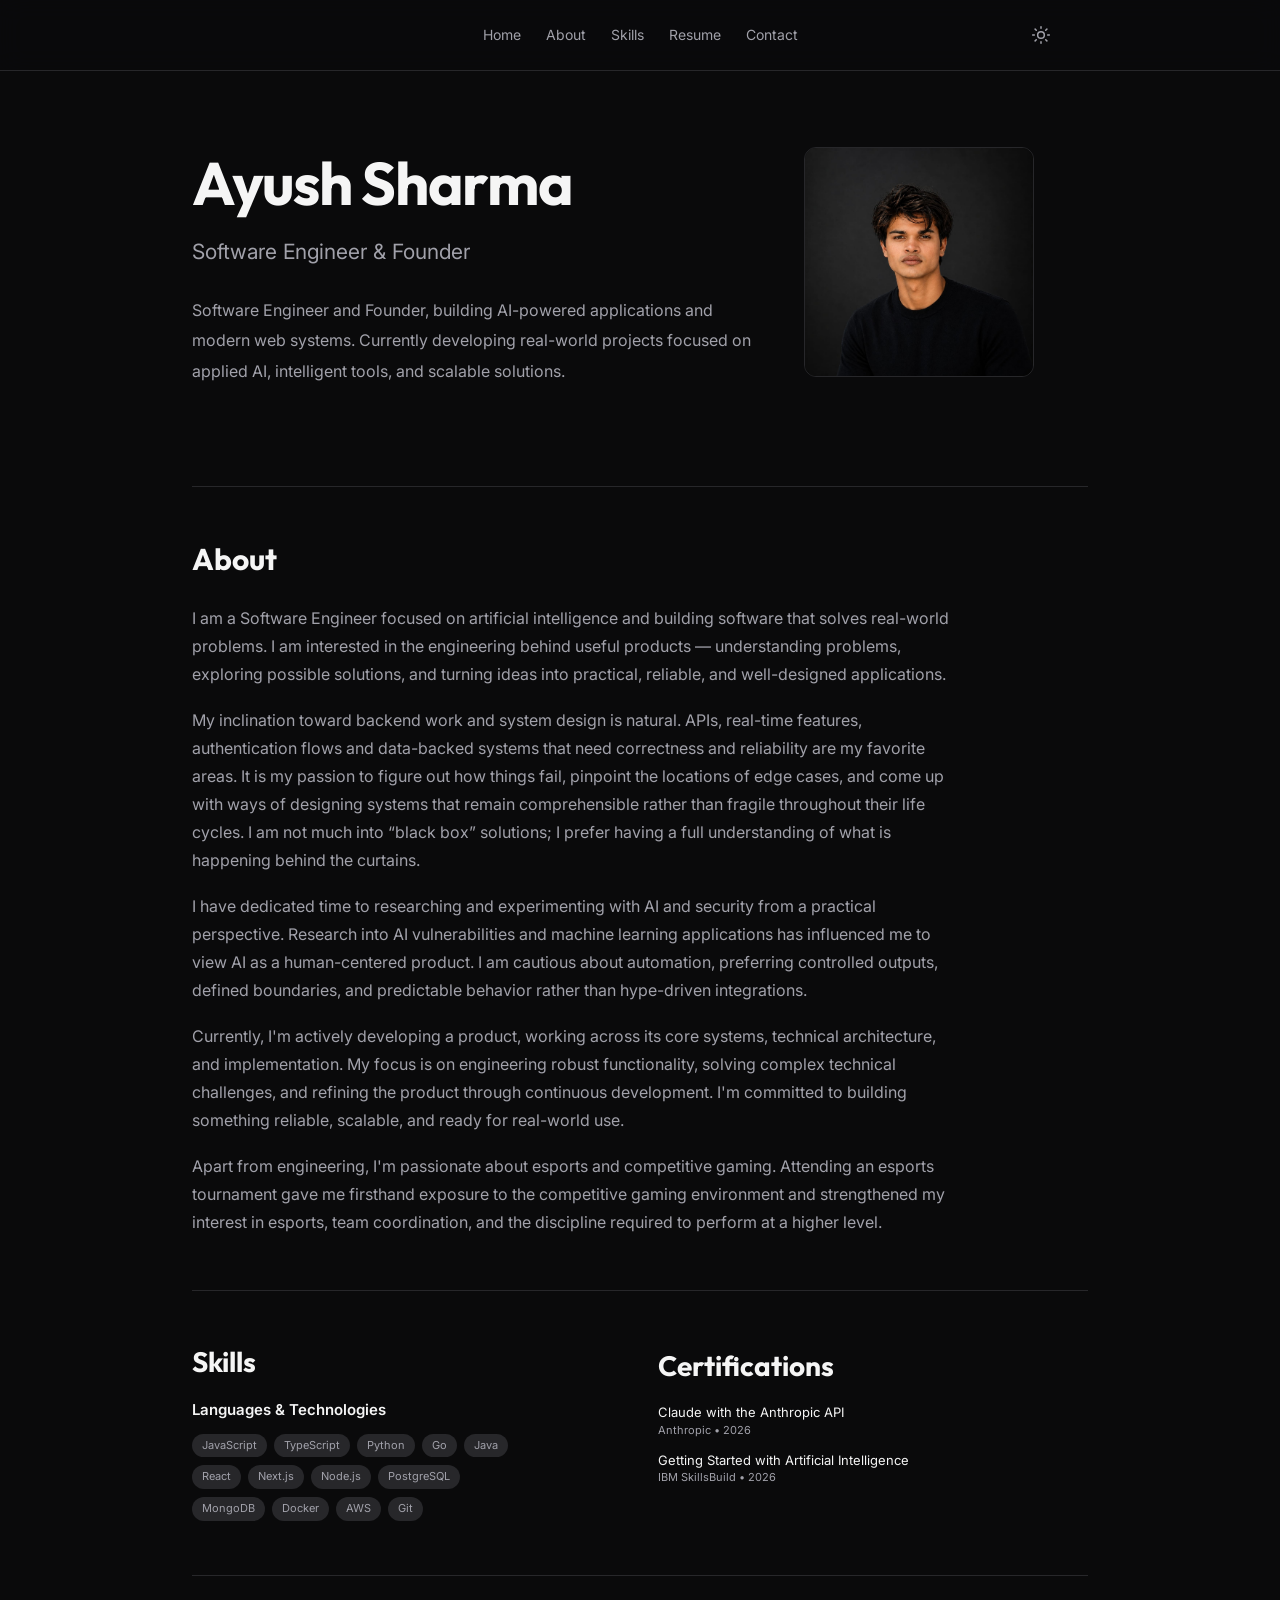
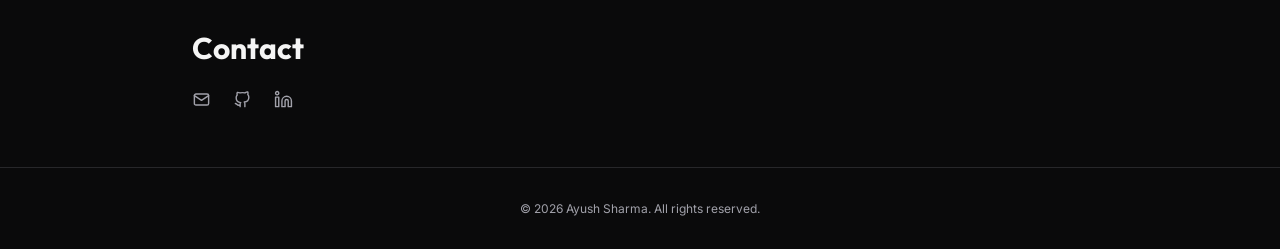
==== commit 477d5c16: "Adjust theme toggle position" ====
--- a/static/index.html
+++ b/static/index.html
@@ -540,7 +540,7 @@
 /* Move only the day/night toggle slightly left */
 #themeToggle {
   position: relative;
-  left: -24px;
+  left: -28px;
 }
 
   </style>
